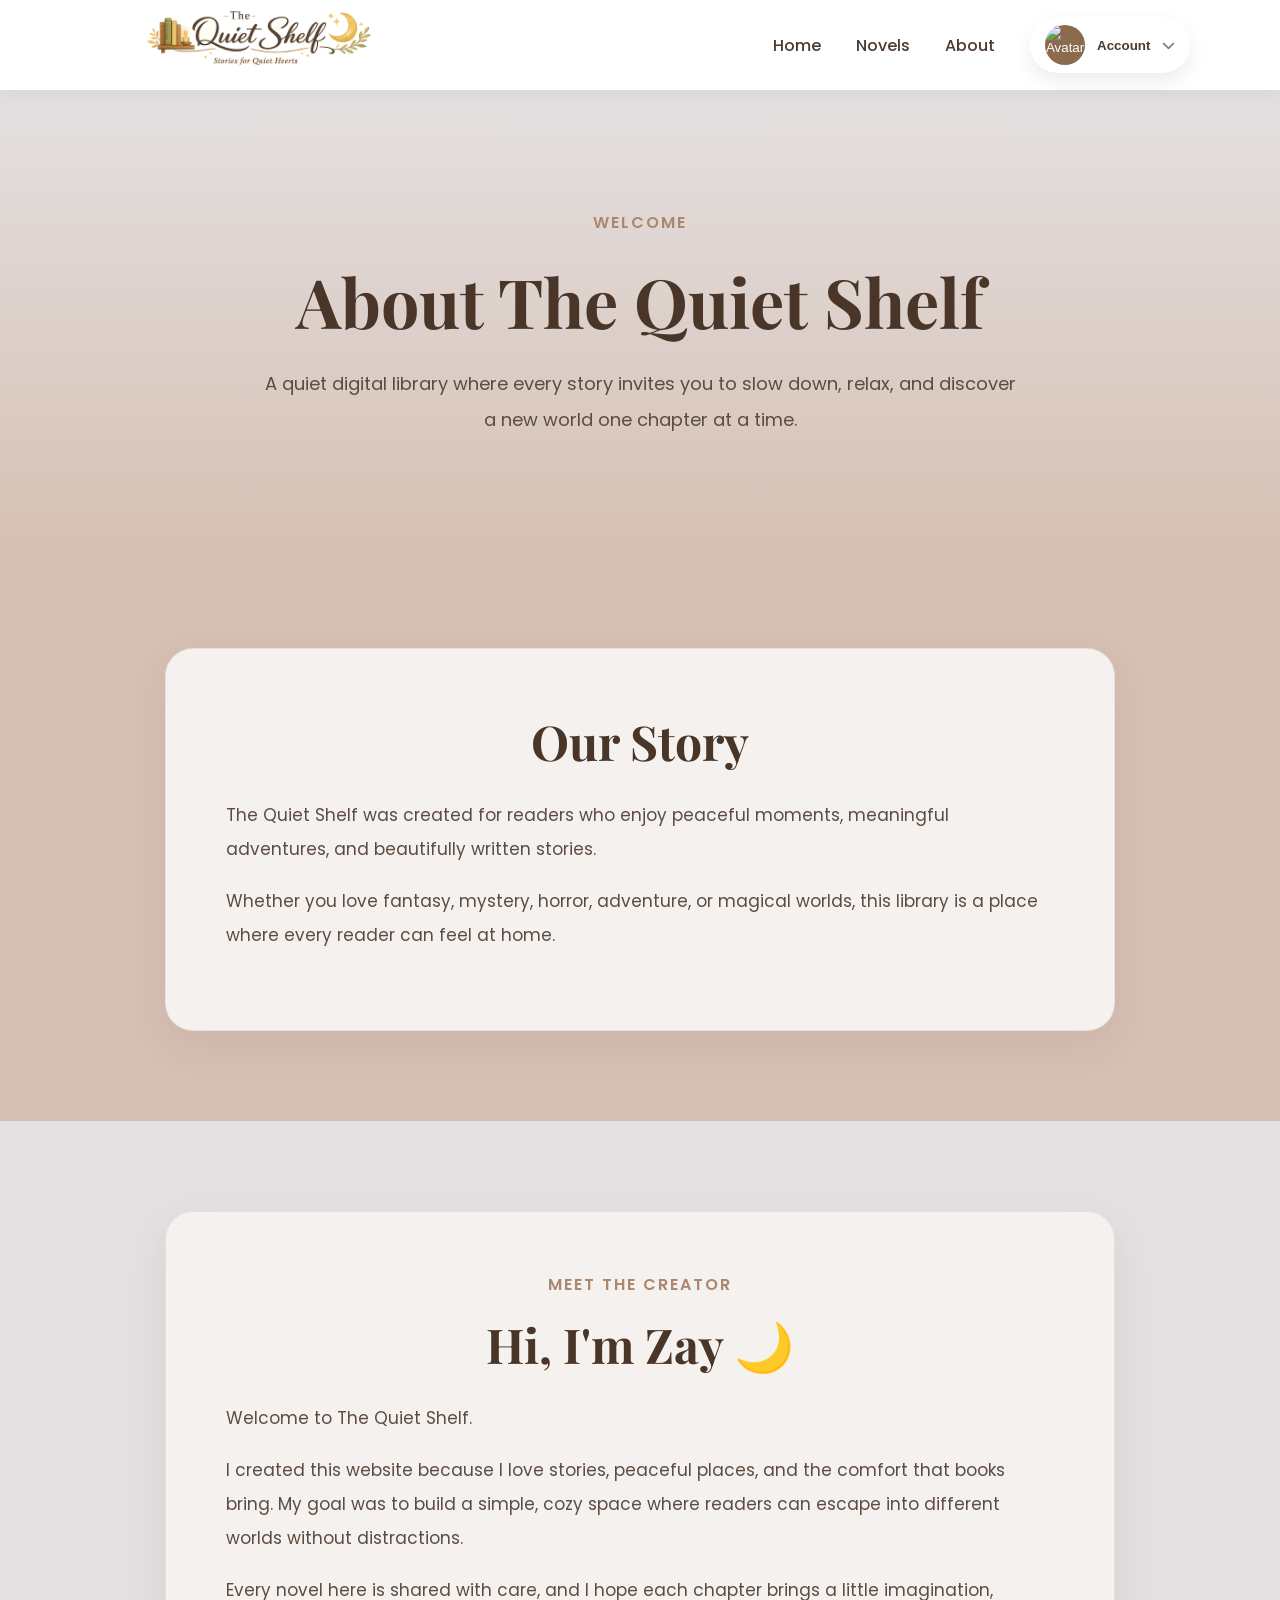
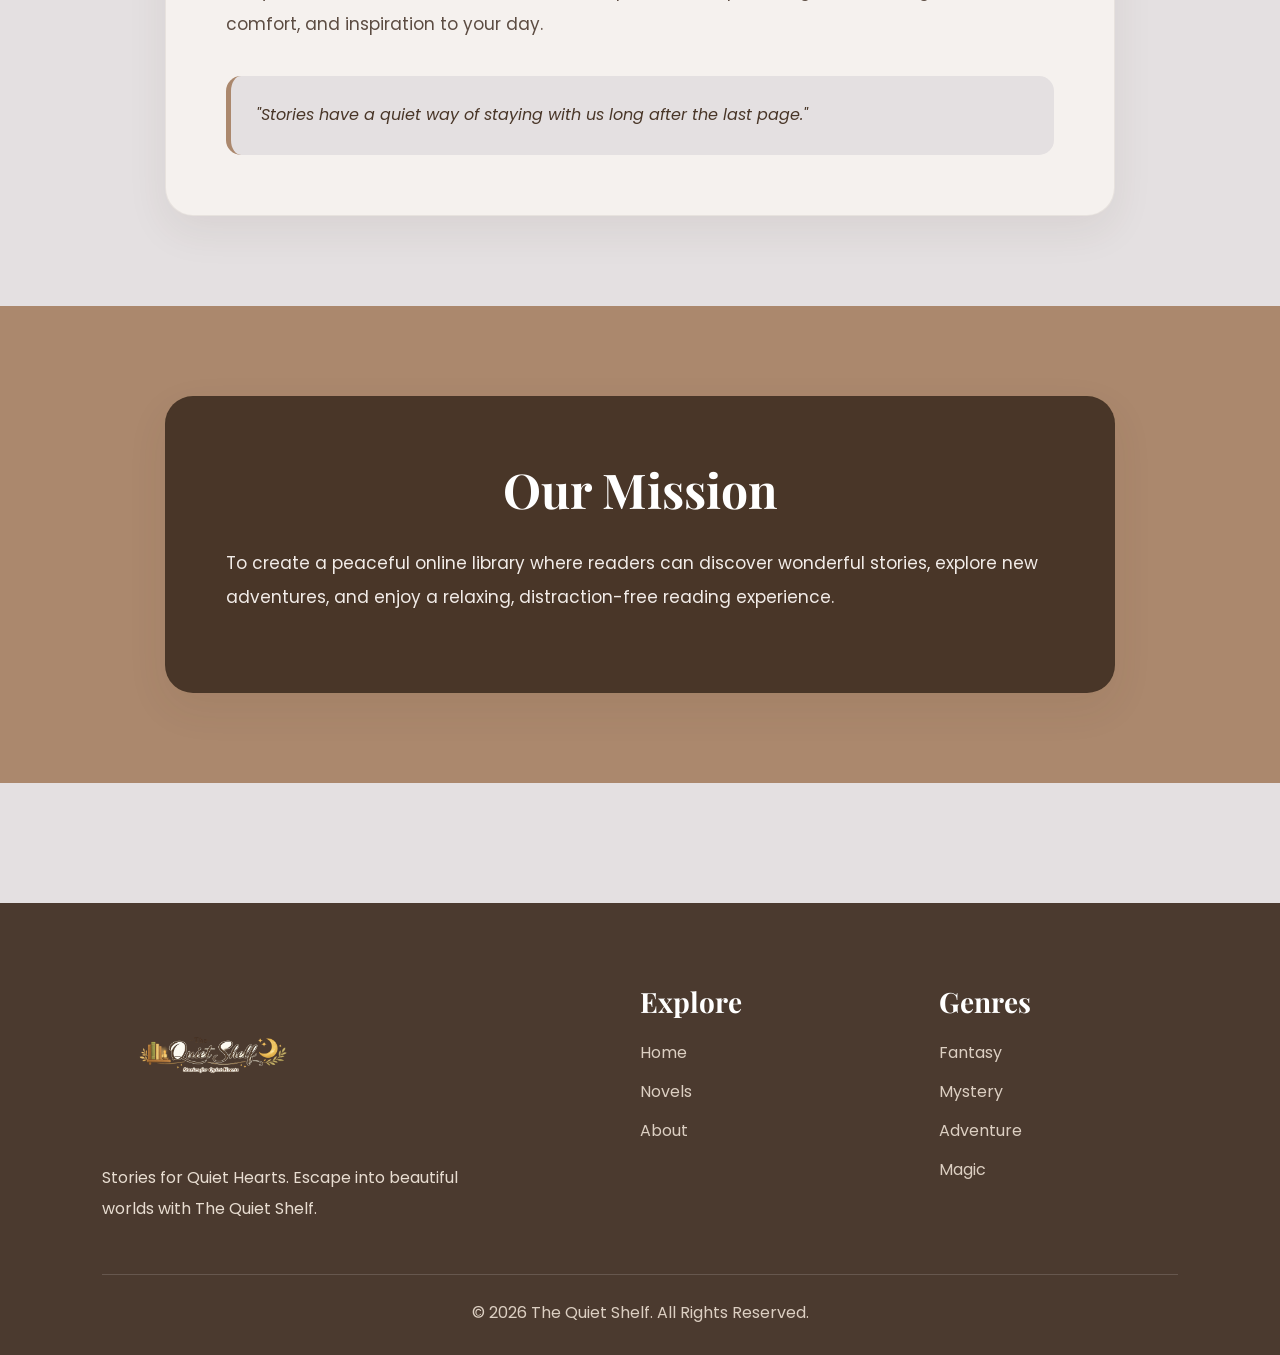
==== about.html @ 02607809 "Initial launch" ====
<!DOCTYPE html>
<html lang="en">

<head>

    <meta charset="UTF-8">
    <meta name="viewport" content="width=device-width, initial-scale=1.0">

    <title>About | The Quiet Shelf</title>

    <link rel="stylesheet" href="style.css">
    <link rel="stylesheet" href="about.css">

    <link rel="preconnect" href="https://fonts.googleapis.com">
    <link rel="preconnect" href="https://fonts.gstatic.com" crossorigin>

    <link href="https://fonts.googleapis.com/css2?family=Playfair+Display:wght@400;600;700&family=Poppins:wght@300;400;500;600&display=swap" rel="stylesheet">

    <link rel="stylesheet" href="https://cdnjs.cloudflare.com/ajax/libs/font-awesome/6.7.2/css/all.min.css">

</head>

<body>


    <!-- ================= NAVBAR ================= -->

    <header>

     <div class="logo">
       <img src="images/logo.png" alt="The Quiet Shelf Logo">
     </div>

       <nav>

    <a href="index.html">Home</a>

    <a href="novels.html">Novels</a>

    <a href="about.html">About</a>

    
     <div class="account-menu">

    <button class="account-btn" id="accountBtn">

<div class="account-avatar">

    <img
        id="navbarAvatar"
        src="images/default-user.png"
        alt="Avatar"
    >

</div>

        <span id="accountName">Account</span>

        <i class="fa-solid fa-chevron-down arrow"></i>

    </button>

    <div class="account-dropdown" id="dropdownMenu">

        <div class="user-info">

            <div class="avatar-large">

    <img
        id="dropdownAvatar"
        src="images/default-user.png"
        alt="Avatar"
    >

</div>

            <h4 id="userName">Guest</h4>

            <p id="userEmail">Please Login</p>

        </div>

        <hr>

        <a href="login.html" id="loginLink">
            <i class="fa-solid fa-right-to-bracket"></i>
            Login
        </a>

        <a href="signup.html" id="signupLink">
            <i class="fa-solid fa-user-plus"></i>
            Create Account
        </a>
        <a href="profile.html" id="profileLink" style="display:none;">
    <i class="fa-solid fa-user"></i>
    Profile
</a>
        <a href="library.html" id="libraryLink" style="display:none;">
            <i class="fa-solid fa-book"></i>
            My Library
        </a>

        <a href="bookmarks.html" id="bookmarkLink" style="display:none;">
            <i class="fa-solid fa-heart"></i>
            Bookmarks
        </a>

        <a href="admin.html" id="adminLink" style="display:none;">
            <i class="fa-solid fa-shield-halved"></i>
            Admin Panel
        </a>

        <a href="#" id="logoutLink" style="display:none;">
            <i class="fa-solid fa-right-from-bracket"></i>
            Logout
        </a>

    </div>

</div>

</nav>

       

    </header>

<!-- ================= HERO ================= -->

<section class="about-hero">

    <span>Welcome</span>

    <h1>About The Quiet Shelf</h1>

    <p>
        A quiet digital library where every story invites you to slow down,
        relax, and discover a new world one chapter at a time.
    </p>

</section>

<!-- ================= OUR STORY ================= -->

<section class="about-section">

    <div class="content-block">

        <h2>Our Story</h2>

        <p>
            The Quiet Shelf was created for readers who enjoy peaceful moments,
            meaningful adventures, and beautifully written stories.
        </p>

        <p>
            Whether you love fantasy, mystery, horror, adventure, or magical worlds,
            this library is a place where every reader can feel at home.
        </p>

    </div>

</section>

<!-- ================= CREATOR ================= -->

<section class="creator">

    <div class="content-block">

        <span class="creator-tag">Meet The Creator</span>

        <h2>Hi, I'm Zay 🌙</h2>

        <p>
            Welcome to The Quiet Shelf.
        </p>

        <p>
            I created this website because I love stories, peaceful places,
            and the comfort that books bring. My goal was to build a simple,
            cozy space where readers can escape into different worlds without
            distractions.
        </p>

        <p>
            Every novel here is shared with care, and I hope each chapter
            brings a little imagination, comfort, and inspiration to your day.
        </p>

        <blockquote>

            "Stories have a quiet way of staying with us long after the last page."

        </blockquote>

    </div>

</section>

<!-- ================= MISSION ================= -->

<section class="mission">

    <div class="content-block dark">

        <h2>Our Mission</h2>

        <p>

            To create a peaceful online library where readers can discover
            wonderful stories, explore new adventures, and enjoy a relaxing,
            distraction-free reading experience.

        </p>

    </div>

</section>

<!-- ================= FOOTER ================= -->

<footer>

    <div class="footer-top">

        <div class="footer-brand">

            <img src="images/logo.png">

            <p>

                Stories for Quiet Hearts.
                Escape into beautiful worlds with The Quiet Shelf.

            </p>

        </div>

        <div class="footer-links">

            <h3>Explore</h3>

            <a href="index.html">Home</a>
            <a href="novels.html">Novels</a>
            <a href="about.html">About</a>

        </div>

        <div class="footer-links">

            <h3>Genres</h3>

            <a href="#">Fantasy</a>
            <a href="#">Mystery</a>
            <a href="#">Adventure</a>
            <a href="#">Magic</a>

        </div>

    </div>

    <div class="footer-bottom">

        © 2026 The Quiet Shelf. All Rights Reserved.

    </div>

</footer>

<script type="module" src="script.js"></script>
<link rel="stylesheet" href="responsive.css">

</body>

</html>
---- style.css ----
/* ===============================
   GOOGLE RESET
================================== */

*{
    margin:0;
    padding:0;
    box-sizing:border-box;
}

html{
    scroll-behavior:smooth;
}

body{

    font-family:'Poppins',sans-serif;

    background:#F7F3EC;

    color:#4B3A2F;

}



/* ===============================
NAVBAR
================================== */

header{

    width:100%;
    height:90px;

    display:flex;

    justify-content:space-between;

    align-items:center;

    padding:0 7%;

    background:white;

    position:sticky;

    top:0;

    z-index:1000;

    overflow:visible;

    box-shadow:0 5px 18px rgba(0,0,0,.05);

}



.logo{

    display:flex;

    align-items:center;

    gap:15px;

}

.logo img{
    width: 350px;
    height: auto;
    display: block;
    object-fit: contain;
}

.logo h2{

    font-family:'Cormorant Garamond',serif;

    font-size:34px;

}

.logo p{

    color:#9a8d81;

    font-size:13px;

}



nav{

    display:flex;
    align-items:center;
    gap:35px;

}



nav a{

    text-decoration:none;

    color:#4B3A2F;

    font-weight:500;

    transition:.3s;

}



nav a:hover{

    color:#B38B59;

}



.nav-icons{
    display:flex;
    align-items:center;
}

.nav-icons i{
    font-size:28px;
    color:#4B3A2F;
    cursor:pointer;
    transition:0.3s;
}

.nav-icons i:hover{
    color:#8B6A4E;
    transform:scale(1.12);
}


/* ===============================
HERO
================================== */

.hero{

    min-height:90vh;

    display:flex;

    justify-content:space-between;

    align-items:center;

    gap:70px;

    padding:80px 8%;

    background:linear-gradient(to bottom,#F7F3EC,#F3EBDD);

}

.hero-text{

    width:50%;

}

.hero-text h1{

    font-size:72px;

    line-height:1.05;

    font-family:'Playfair Display',serif;

    color:#4B3A2F;

}

.hero-text p{

    margin-top:30px;

    font-size:19px;

    line-height:2;

    color:#7A6B5F;

    max-width:550px;

}

.hero button{

    margin-top:35px;

    padding:16px 42px;

    border:none;

    border-radius:50px;

    background:#8B6A4E;

    color:white;

    font-size:16px;

    font-weight:600;

    cursor:pointer;

    transition:.35s;

    box-shadow:0 10px 25px rgba(139,106,78,.3);

}

.hero button:hover{

    transform:translateY(-4px);

    background:#6f533c;

}

.hero button:hover{

    transform:translateY(-5px);

    background:#6f533c;

}

.hero-image{

    width:45%;

    display:flex;

    justify-content:center;

    align-items:center;

}

.hero-image img{

    width:100%;

    max-width:560px;

    border-radius:30px;

    box-shadow:0 25px 60px rgba(0,0,0,.15);

    transition:.5s;

}

.hero-image img:hover{

    transform:translateY(-8px) scale(1.02);

}




/* ===============================
SECTIONS
================================== */

section{

    padding:50px 8%;

}

section h2{

    font-size:42px;

    font-family:'Playfair Display',serif;

}
/* ===============================
FEATURED NOVELS
================================== */

.feature-grid{

    display:grid;

    grid-template-columns:repeat(2,1fr);

    gap:35px;

    margin-top:70px;

}

.feature-card{

    background:rgba(255,255,255,.75);

    backdrop-filter:blur(12px);

    border:1px solid rgba(255,255,255,.6);

    border-radius:25px;

    padding:35px;

    transition:.35s;

    box-shadow:0 15px 35px rgba(0,0,0,.08);

}

.feature-card:hover{

    transform:translateY(-12px) scale(1.03);

    box-shadow:0 25px 60px rgba(139,106,78,.18);

}

.feature-icon{

    width:70px;

    height:70px;

    display:flex;

    justify-content:center;

    align-items:center;

    border-radius:50%;

    background:#F5E8DA;

    font-size:32px;

    margin-bottom:25px;

}

.feature-card h3{

    font-family:'Playfair Display',serif;

    font-size:30px;

    color:#4B3A2F;

    margin-bottom:15px;

}

.feature-card p{

    color:#6D5B4D;

    line-height:1.8;

    font-size:17px;

}
.section-title{
    text-align:center;
    margin-bottom:50px;
}

.section-title h2{

    font-size:58px;

    font-family:'Playfair Display',serif;

    color:#4B3A2F;

    margin-bottom:18px;

}

.section-title p{

    color:#8B7A6C;

    font-size:20px;

    width:650px;

    max-width:90%;

    margin:auto;

    line-height:1.8;

}

.novel-grid{
    display:grid;
    grid-template-columns:repeat(auto-fit,minmax(260px,1fr));
    gap:35px;
}

.novel-card{
    background:#fff;
    border-radius:22px;
    overflow:hidden;
    box-shadow:0 15px 35px rgba(0,0,0,.08);
    transition:.35s;
}

.novel-card:hover{
    transform:translateY(-8px);
    box-shadow:0 25px 45px rgba(0,0,0,.12);
}

.novel-card img{
    width:100%;
    height:260px;
    object-fit:cover;
    display:block;
}

.novel-info{
    padding:25px;
}
.novel-meta{

    color:#8B6A4E;
    font-size:15px;
    margin:12px 0 18px;

}

.genre{
    display:inline-block;
    background:#F3EBDD;
    color:#8B6A4E;
    padding:6px 14px;
    border-radius:20px;
    font-size:13px;
    margin-bottom:12px;
}

.novel-info h3{

    font-family:'Playfair Display',serif;

    font-size:26px;

    color:#4B3A2F;

    margin:10px 0;

    line-height:1.4;

}

.novel-info p{

    color:#7A6B5F;
    line-height:1.8;
    margin-bottom:25px;

}

.novel-info button{

    width:100%;
    border:none;
    background:#8B6A4E;
    color:white;
    padding:14px;
    border-radius:40px;
    font-size:15px;
    cursor:pointer;
    transition:.3s;

}

.novel-info button:hover{

    background:#6F533C;

}
/*========== SECTION TITLE ==========*/

.section-title{
    text-align:center;
    margin-bottom:60px;
}

.section-title h2{

    font-size:48px;

    font-family:'Playfair Display',serif;

    color:#4B3A2F;

}

.section-title p{

    width:700px;

    max-width:90%;

    margin:15px auto 0;

    color:#8A7B6F;

    font-size:18px;

    line-height:1.8;

}

/*========== FEATURED STORIES ==========*/

.popular{

    background:#fff;

    padding:120px 8%;

}

.novel-grid{

    display:grid;

    grid-template-columns:repeat(3,1fr);

    gap:35px;

}

.novel-card{

    background:#fff;

    border-radius:25px;

    overflow:hidden;

    box-shadow:0 15px 35px rgba(0,0,0,.08);

    transition:.35s;

}

.novel-card:hover{

    transform:translateY(-8px);

    box-shadow:0 25px 50px rgba(0,0,0,.12);

}

.novel-card img{

    width:100%;

    height:300px;

    object-fit:cover;

    display:block;

    transition:.35s;

}

.novel-card:hover img{

    transform:scale(1.03);

}

.novel-info{

    padding:20px;

}

.genre{

    display:inline-block;

    padding:7px 16px;

    background:#F4E8D7;

    color:#8B6A4E;

    border-radius:30px;

    font-size:13px;

    margin-bottom:15px;

}

.novel-info h3{

    font-family:'Playfair Display',serif;

    font-size:26px;

    color:#4B3A2F;

    margin:10px 0;

    line-height:1.4;

}

.novel-info p{

    color:#8A7B6F;

    font-size:15px;

    line-height:1.7;

    margin-bottom:18px;

}

.novel-info button{

    width:100%;

    border:none;

    padding:14px;

    border-radius:40px;

    background:#8B6A4E;

    color:white;

    cursor:pointer;

    font-size:15px;

    transition:.3s;

}

.novel-info button:hover{

    background:#6F533C;

}
/*=========================
QUOTE SECTION
=========================*/

.quote{

    width:85%;
    margin:100px auto;
    background:linear-gradient(135deg,#8B6A4E,#5F4735);
    border-radius:30px;
    padding:70px 60px;
    text-align:center;
    color:white;
    box-shadow:0 20px 60px rgba(0,0,0,.15);

}

.quote h2{

    font-size:50px;
    font-family:'Playfair Display',serif;
    line-height:1.6;
    color:white;

}



/*=================================
FOOTER
=================================*/

footer{

    margin-top:120px;

    background:#4B3A2F;

    color:white;

    padding:80px 8% 30px;

}

.footer-top{

    display:grid;

    grid-template-columns:2fr 1fr 1fr;

    gap:60px;

}

.footer-brand img{

    width:230px;

    margin-bottom:20px;

}

.footer-brand p{

    color:#E8DDD1;

    line-height:1.9;

    max-width:380px;

}

.footer-links{

    display:flex;

    flex-direction:column;

}

.footer-links h3{

    margin-bottom:20px;

    font-family:'Playfair Display',serif;

    font-size:28px;

}

.footer-links a{

    color:#DCCFC2;

    text-decoration:none;

    margin-bottom:14px;

    transition:.3s;

}

.footer-links a:hover{

    color:white;

    padding-left:8px;

}

.footer-bottom{

    border-top:1px solid rgba(255,255,255,.15);

    margin-top:50px;

    padding-top:25px;

    text-align:center;

    color:#DCCFC2;

}
/*====================================
STORY QUOTE
====================================*/

.story-quote{

    width:85%;

    margin:90px auto;

    background:linear-gradient(135deg,#8B6A4E,#6B4D38);

    border-radius:35px;

    padding:70px;

    display:flex;

    justify-content:space-between;

    align-items:center;

    gap:60px;

    overflow:hidden;

    box-shadow:0 20px 60px rgba(0,0,0,.18);

}

.quote-text{

    flex:1;

}

.quote-icon{

    font-size:55px;

    margin-bottom:20px;

}

.quote-text h2{

    color:white;

    font-size:48px;

    line-height:1.4;

    font-family:'Playfair Display',serif;

    margin-bottom:25px;

}

.quote-text p{

    color:#F4ECE4;

    font-size:18px;

    line-height:1.9;

    margin-bottom:35px;

}

.quote-text button{

    padding:16px 35px;

    border:none;

    border-radius:50px;

    background:white;

    color:#6B4D38;

    font-size:16px;

    font-weight:600;

    cursor:pointer;

    transition:.3s;

}

.quote-text button:hover{

    transform:translateY(-4px);

}

.quote-image{

    flex:1;

    display:flex;

    justify-content:center;

}

.quote-image img{

    width:100%;

    max-width:430px;

    animation:floatBook 5s ease-in-out infinite;

}

@keyframes floatBook{

    0%,100%{

        transform:translateY(0);

    }

    50%{

        transform:translateY(-12px);

    }

}
/*==========================
FEATURE WRAPPER
==========================*/

.feature-wrapper{

    display:grid;

    grid-template-columns:1.2fr .9fr;

    gap:60px;

    align-items:center;

    margin-top:70px;

}

.feature-image{

    display:flex;

    justify-content:center;

}

.feature-image img{

    width:100%;

    max-width:480px;

    border-radius:25px;

    filter:drop-shadow(0 25px 45px rgba(0,0,0,.18));

    animation:floatImage 5s ease-in-out infinite;

}
.features{

    padding:120px 8%;

    background:linear-gradient(180deg,#FDFBF7,#F6F1EA);

    position:relative;

    overflow:hidden;

}

.features::before{

    content:"";

    width:350px;

    height:350px;

    background:#EEDFCF;

    border-radius:50%;

    position:absolute;

    top:-170px;

    left:-120px;

    opacity:.35;

}

.features::after{

    content:"";

    width:250px;

    height:250px;

    background:#F3E8DB;

    border-radius:50%;

    position:absolute;

    bottom:-120px;

    right:-80px;

    opacity:.5;

}
@keyframes floatImage{

    0%,100%{

        transform:translateY(0);

    }

    50%{

        transform:translateY(-12px);

    }

}
/*==================================
READ PAGE
==================================*/

body{

    background:#F8F4EE;

    font-family:'Poppins',sans-serif;

    color:#4B3A2F;

}

.read-header{

    width:90%;

    margin:30px auto;

    display:flex;

    justify-content:space-between;

    align-items:center;

}

.back-btn{

    text-decoration:none;

    color:#6F533C;

    font-weight:600;

    background:white;

    padding:12px 22px;

    border-radius:40px;

    box-shadow:0 8px 20px rgba(0,0,0,.08);

    transition:.3s;

}

.back-btn:hover{

    transform:translateY(-3px);

}

.read-logo{

    width:90px;

}

.reading-container{

    width:75%;

    max-width:900px;

    margin:40px auto 100px;

    background:white;

    padding:70px;

    border-radius:30px;

    box-shadow:0 20px 50px rgba(0,0,0,.08);

}

.genre-tag{

    display:inline-block;

    background:#F2E5D8;

    color:#8B6A4E;

    padding:8px 18px;

    border-radius:30px;

    font-size:14px;

    margin-bottom:20px;

}

.reading-container h1{

    font-family:'Playfair Display',serif;

    font-size:55px;

    margin-bottom:15px;

}

.reading-container h3{

    font-size:22px;

    color:#8B6A4E;

    margin-bottom:30px;

}

.reading-info{

    display:flex;

    gap:30px;

    color:#8A7B6F;

    margin-bottom:45px;

    border-bottom:1px solid #EEE5DA;

    padding-bottom:25px;

}

.story-text{

    font-size:19px;

    line-height:2.3;

    color:#4B3A2F;

}

.story-text p{

    margin-bottom:30px;

}

.chapter-buttons{

    display:flex;

    justify-content:space-between;

    margin-top:70px;

}

.chapter-buttons button{

    border:none;

    background:#8B6A4E;

    color:white;

    padding:16px 35px;

    border-radius:50px;

    cursor:pointer;

    font-size:16px;

    transition:.3s;

}

.chapter-buttons button:hover{

    background:#6F533C;

    transform:translateY(-3px);

}
.reading-tools{

    display:flex;

    justify-content:flex-end;

    gap:12px;

    margin-bottom:35px;

}

.reading-tools button{

    width:45px;

    height:45px;

    border:none;

    border-radius:50%;

    background:#F2E5D8;

    cursor:pointer;

    font-weight:bold;

    transition:.3s;

}

.reading-tools button:hover{

    background:#8B6A4E;

    color:white;

}
/*==================================
CHAPTER LIST
==================================*/

.chapter-list{

    background:#FBF7F2;

    border:1px solid #E8DDD1;

    border-radius:20px;

    padding:25px;

    margin-bottom:40px;

}

.chapter-list h4{

    font-family:'Playfair Display',serif;

    font-size:26px;

    margin-bottom:20px;

    color:#4B3A2F;

}

.chapter-list a{

    display:block;

    text-decoration:none;

    color:#6F533C;

    padding:14px 18px;

    border-radius:12px;

    margin-bottom:10px;

    transition:.3s;

}

.chapter-list a:hover{

    background:#EFE2D4;

}

.chapter-list .active{

    background:#8B6A4E;

    color:white;

}
/*==================================
ACCOUNT MENU
==================================*/

.account-menu{
    position:relative;
}

.account-btn{

    display:flex;
    align-items:center;
    gap:12px;

    border:none;
    background:white;

    padding:8px 15px;

    border-radius:50px;

    cursor:pointer;

    transition:.3s;

    box-shadow:0 8px 20px rgba(0,0,0,.08);

}

.account-btn:hover{

    transform:translateY(-2px);

}

.account-avatar{

    width:40px;
    height:40px;

    border-radius:50%;

    background:#8B6A4E;

    display:flex;
    justify-content:center;
    align-items:center;

    color:white;

}

.account-btn span{

    font-weight:600;

    color:#4B3A2F;

}

.arrow{

    font-size:13px;

    color:#777;

}

.account-dropdown{

    position:absolute;

    top:60px;

    right:0;

    width:280px;

    background:white;

    border-radius:20px;

    overflow:hidden;

    display:none;

    box-shadow:0 20px 45px rgba(0,0,0,.12);

    z-index:99999;

}

.account-dropdown.show{

    display:block;

}

.user-info{

    text-align:center;

    padding:25px;

}

.avatar-large{

    width:70px;
    height:70px;

    margin:auto;

    border-radius:50%;

    background:#8B6A4E;

    display:flex;
    justify-content:center;
    align-items:center;

    color:white;

    font-size:24px;

    margin-bottom:15px;

}

.user-info h4{

    margin-bottom:5px;

    font-size:18px;

}

.user-info p{

    font-size:13px;

    color:#888;

}

.account-dropdown a{

    display:flex;

    align-items:center;

    gap:12px;

    padding:15px 22px;

    color:#4B3A2F;

    text-decoration:none;

    transition:.3s;

}

.account-dropdown a:hover{

    background:#F7F3EC;

    color:#8B6A4E;

}

.account-dropdown hr{

    border:none;

    border-top:1px solid #eee;

}

/* ===========================
      MEMBERSHIP PAGE
=========================== */

.membership{

    max-width:1200px;

    margin:90px auto;

    padding:20px;

    text-align:center;

}

.membership h1{

    font-size:52px;

    color:#412D15;

    margin-bottom:15px;

    font-family:"Playfair Display",serif;

}

.membership p{

    max-width:700px;

    margin:auto;

    color:#666;

    font-size:18px;

    line-height:1.8;

    margin-bottom:60px;

}

.plans{

    display:flex;

    justify-content:center;

    gap:40px;

    flex-wrap:wrap;

}

.plan{

    width:350px;

    background:#ffffff;

    padding:45px;

    border-radius:25px;

    box-shadow:0 15px 40px rgba(0,0,0,.08);

    position:relative;

    transition:.35s;

}

.plan:hover{

    transform:translateY(-10px);

}

.plan h2{

    font-size:30px;

    color:#412D15;

    margin-bottom:15px;

}

.plan h3{

    font-size:42px;

    color:#000;

    margin-bottom:25px;

}

.plan ul{

    list-style:none;

    padding:0;

}

.plan li{

    margin:16px 0;

    color:#555;

    font-size:17px;

}

.plan-btn{

    display:inline-block;

    margin-top:30px;

    padding:15px 35px;

    border-radius:12px;

    background:#412D15;

    color:#fff;

    text-decoration:none;

    font-weight:600;

    transition:.3s;

}

.plan-btn:hover{

    background:#000;

}

.badge{

    position:absolute;

    top:-15px;

    right:25px;

    background:#C89B3C;

    color:white;

    padding:8px 18px;

    border-radius:30px;

    font-size:14px;

    font-weight:600;

}

.premium{

    border:3px solid #C89B3C;

}

@media(max-width:900px){

.plans{

    flex-direction:column;

    align-items:center;

}

.plan{

    width:100%;

    max-width:380px;

}

}
/*====================================
        MEMBERSHIP PAGE
====================================*/

.membership{

    min-height:100vh;

    background:#F8F6F1;

    padding:100px 20px;

}

.membership-header{

    text-align:center;

    max-width:800px;

    margin:0 auto 70px;

}

.premium-tag{

    display:inline-block;

    background:#412D15;

    color:#ffffff;

    padding:10px 22px;

    border-radius:50px;

    letter-spacing:2px;

    font-size:14px;

    margin-bottom:25px;

}

.membership-header h1{

    font-family:"Playfair Display",serif;

    font-size:60px;

    color:#412D15;

    margin-bottom:20px;

}

.membership-header p{

    color:#6E6258;

    font-size:18px;

    line-height:1.8;

}

/*====================*/

.plans{

    display:flex;

    justify-content:center;

    gap:40px;

    flex-wrap:wrap;

}

/*====================*/

.plan{

    width:360px;

    background:#FFFFFF;

    border:2px solid #E1DCC9;

    border-radius:25px;

    padding:40px;

    transition:.35s;

    position:relative;

    box-shadow:0 12px 30px rgba(0,0,0,.08);

}

.plan:hover{

    transform:translateY(-8px);

    box-shadow:0 18px 40px rgba(65,45,21,.15);

}

/*====================*/

.plan h2{

    color:#412D15;

    font-size:32px;

    margin-bottom:15px;

}

.plan h3{

    color:#412D15;

    font-size:42px;

    margin-bottom:30px;

}

.plan small{

    font-size:18px;

    color:#777;

}

/*====================*/

.plan ul{

    list-style:none;

    padding:0;

}

.plan li{

    color:#555;

    margin:18px 0;

    font-size:17px;

}

/*====================*/

.plan-btn{

    display:block;

    text-align:center;

    text-decoration:none;

    margin-top:35px;

    padding:16px;

    border-radius:14px;

    background:#412D15;

    color:#ffffff;

    font-weight:600;

    transition:.3s;

}

.plan-btn:hover{

    background:#6A4A26;

}

/*====================*/

.premium{

    border:2px solid #C89B3C;

}

.badge{

    position:absolute;

    top:-16px;

    right:25px;

    background:#C89B3C;

    color:#ffffff;

    padding:8px 18px;

    border-radius:30px;

    font-size:13px;

    font-weight:700;

}

/*====================*/

.membership-note{

    text-align:center;

    margin-top:70px;

}

.membership-note p{

    color:#777;

    font-size:16px;

}

/*====================*/

@media(max-width:768px){

.membership-header h1{

    font-size:42px;

}

.membership-header p{

    font-size:16px;

}

.plan{

    width:100%;

    max-width:380px;

}

}
/*====================================
        PREMIUM FEATURES
====================================*/

.premium-features{

    margin-top:100px;

    text-align:center;

}

.premium-features h2{

    font-family:"Playfair Display",serif;

    font-size:42px;

    color:#412D15;

    margin-bottom:50px;

}

.feature-grid{

    display:grid;

    grid-template-columns:repeat(auto-fit,minmax(250px,1fr));

    gap:30px;

}

.feature-card{

    background:#fff;

    border:2px solid #E1DCC9;

    border-radius:20px;

    padding:35px 25px;

    transition:.3s;

    box-shadow:0 8px 20px rgba(0,0,0,.05);

}

.feature-card:hover{

    transform:translateY(-8px);

}

.feature-icon{

    font-size:45px;

    margin-bottom:20px;

}

.feature-card h3{

    color:#412D15;

    margin-bottom:15px;

}

.feature-card p{

    color:#666;

    line-height:1.7;

}
/*==============================
            FAQ
==============================*/

.faq-section{

    margin-top:100px;

}

.faq-section h2{

    text-align:center;

    font-family:"Playfair Display", serif;

    color:#412D15;

    margin-bottom:50px;

}

.faq-item{

    background:#fff;

    border:2px solid #E1DCC9;

    border-radius:15px;

    padding:25px;

    margin-bottom:20px;

    box-shadow:0 5px 15px rgba(0,0,0,.05);

}

.faq-item h3{

    color:#412D15;

    margin-bottom:10px;

}

.faq-item p{

    color:#666;

    line-height:1.7;

}
/* ===============================
   READ PAGE V2
================================== */

.reading-container{

    max-width:1200px;

    margin:60px auto;

    padding:20px;

}

/* =============================== */

.novel-header{

    display:flex;

    gap:40px;

    align-items:center;

    background:#fff;

    padding:35px;

    border-radius:20px;

    box-shadow:0 10px 30px rgba(0,0,0,.08);

    margin-bottom:40px;

}

/* =============================== */

.novel-cover img{

    width:220px;

    height:320px;

    object-fit:cover;

    border-radius:18px;

    box-shadow:0 15px 35px rgba(0,0,0,.20);

}

/* =============================== */

.novel-details{

    flex:1;

}

.novel-details h1{

    font-size:58px;

    margin:15px 0;

    color:#1F150C;

}

.novel-description{

    color:#666;

    line-height:1.8;

    margin:20px 0;

    max-width:700px;

}

/* =============================== */

.novel-meta{

    display:flex;

    flex-wrap:wrap;

    gap:15px;

    margin-top:20px;

}

.novel-meta span{

    background:#F4ECE2;

    padding:10px 18px;

    border-radius:30px;

    font-size:15px;

}

/* =============================== */

.reading-layout{

    display:grid;

    grid-template-columns:300px 1fr;

    gap:35px;

}

/* =============================== */

.chapter-list{

    background:white;

    border-radius:18px;

    padding:25px;

    height:fit-content;

    position:sticky;

    top:100px;

    box-shadow:0 8px 25px rgba(0,0,0,.08);

}

.chapter-list h3{

    margin-bottom:20px;

}

.chapter-list a{

    display:block;

    text-decoration:none;

    color:#412D15;

    padding:15px;

    border-radius:12px;

    margin-bottom:10px;

    transition:.3s;

}

.chapter-list a.active{

    background:#8A6746;

    color:white;

}

.chapter-list a:hover{

    background:#EFE5D8;

}

/* =============================== */

.story-area{

    background:white;

    border-radius:20px;

    padding:40px;

    box-shadow:0 8px 25px rgba(0,0,0,.08);

}

/* =============================== */

.story-area h2{

    margin-bottom:25px;

    font-size:36px;

}

.story-text{

    font-size:20px;

    line-height:2.1;

    color:#2D2118;

}

/* =============================== */

.reading-tools{

    display:flex;

    justify-content:flex-end;

    gap:12px;

    margin-bottom:25px;

}

.reading-tools button{

    width:50px;

    height:50px;

    border:none;

    border-radius:12px;

    background:#412D15;

    color:white;

    cursor:pointer;

    transition:.3s;

}

.reading-tools button:hover{

    background:#5C4022;

}

/* =============================== */

.chapter-buttons{

    display:flex;

    justify-content:space-between;

    margin-top:50px;

}

.chapter-buttons button{

    background:#412D15;

    color:white;

    border:none;

    padding:15px 35px;

    border-radius:12px;

    cursor:pointer;

    transition:.3s;

}

.chapter-buttons button:hover{

    background:#5C4022;

}

/* =============================== */

@media(max-width:900px){

.novel-header{

    flex-direction:column;

    text-align:center;

}

.reading-layout{

    grid-template-columns:1fr;

}

.chapter-list{

    position:relative;

    top:0;

}

.novel-details h1{

    font-size:42px;

}

}
/* ===============================
   READING TOOLS
================================= */
.reading-tools{

    display:flex;

    justify-content:flex-end;

    align-items:center;

    gap:12px;

    flex-wrap:wrap;

    margin:25px 0;

}

.reading-tools button{

    padding:12px 18px;

    border:none;

    border-radius:10px;

    background:#8B6A4E;

    color:white;

    cursor:pointer;

    font-size:15px;

    white-space:nowrap;

}
.reading-tools button:hover{

    background:#6f533c;

    transform:translateY(-3px);

}

#bookmarkBtn{

    background:#D77A8A;

    min-width:140px;

}

#bookmarkBtn:hover{

    background:#C86476;

}
/* ===============================
   COZY DARK MODE
================================= */

.dark-mode{

    background:#2F2621;
    color:#F5EEE6;

}

.dark-mode header{

    background:#3A2E28;

}

.dark-mode .reading-container{

    background:transparent;

}

.dark-mode .novel-header,
.dark-mode .chapter-list,
.dark-mode .story-area{

    background:#3A2E28;
    color:#F5EEE6;
    border:1px solid rgba(255,255,255,.06);

}

.dark-mode .story-text,
.dark-mode .novel-description,
.dark-mode p{

    color:#E8DDD3;

}

.dark-mode h1,
.dark-mode h2,
.dark-mode h3{

    color:#FFF8F0;

}

.dark-mode .chapter-list a{

    color:#E8DDD3;

}

.dark-mode .chapter-list a:hover{

    background:#AB886D;
    color:white;

}

.dark-mode .chapter-list a.active{

    background:#AB886D;
    color:white;

}

.dark-mode .reading-tools button{

    background:#AB886D;
    color:white;

}

.dark-mode .chapter-buttons button{

    background:#AB886D;
    color:white;

}

.dark-mode footer{

    background:#3A2E28;

}
/* ===============================
   COMMENTS
================================= */

.comments-section{

    max-width:1000px;

    margin:70px auto;

    padding:0 20px;

}

.comments-section h2{

    font-size:34px;

    margin-bottom:25px;

    color:#493628;

    font-family:'Playfair Display',serif;

}

.comment-box{

    background:#F8F5F2;

    border:1px solid #D6C0B3;

    border-radius:18px;

    padding:20px;

    margin-bottom:40px;

}

.comment-box textarea{

    width:100%;

    min-height:140px;

    border:none;

    resize:vertical;

    outline:none;

    background:transparent;

    font-size:16px;

    font-family:'Poppins',sans-serif;

    color:#493628;

}

.comment-box button{

    margin-top:18px;

    background:#493628;

    color:white;

    border:none;

    padding:12px 25px;

    border-radius:10px;

    cursor:pointer;

    transition:.3s;

}

.comment-box button:hover{

    background:#AB886D;

}

.comment-card{

    background:white;

    border:1px solid #E4E0E1;

    border-radius:18px;

    padding:20px;

    margin-bottom:20px;

    box-shadow:0 5px 15px rgba(0,0,0,.05);

}

.comment-card h4{

    color:#493628;

    margin-bottom:8px;

}

.comment-card small{

    color:#888;

}

.comment-card p{

    margin-top:12px;

    line-height:1.8;

    color:#555;

}
#translateBtn{

    background:#9B7355;
    color:#fff;

    border:none;

    padding:12px 22px;

    border-radius:12px;

    font-size:15px;
    font-weight:600;

    cursor:pointer;

    display:inline-flex;
    align-items:center;
    justify-content:center;
    gap:8px;

    min-width:165px;
    height:50px;

    flex:0 0 auto;

    transition:.3s;

}

#translateBtn i{

    font-size:18px;

}
#translateBtn:hover{

    background:#7f5c43;

    transform:translateY(-2px);

    box-shadow:0 8px 18px rgba(0,0,0,.15);

}

.dark-mode #translateBtn{

    background:#C8A77A;

    color:#2d241d;

}
/* ===============================
   RATING
================================= */

.rating-section{

    max-width:1000px;

    margin:60px auto;

    padding:30px;

    background:#F8F5F2;

    border:1px solid #E4E0E1;

    border-radius:20px;

    text-align:center;

}

.rating-section h3{

    font-size:30px;

    color:#493628;

    margin-bottom:20px;

    font-family:'Playfair Display',serif;

}

.stars{

    display:flex;

    justify-content:center;

    gap:12px;

    margin-bottom:20px;

}

.star{

    font-size:34px;

    color:#CFCFCF;

    cursor:pointer;

    transition:.25s;

}

.star:hover{

    color:#FFD43B;

    transform:scale(1.2);

}

.star.active{

    color:#FFD43B;

}

.rating-section p{

    font-size:18px;

    color:#555;

    margin-top:10px;

}

/* Dark Mode */

.dark-mode .rating-section{

    background:#3A2E28;

    border-color:rgba(255,255,255,.08);

}

.dark-mode .rating-section h3{

    color:#FFF8F0;

}

.dark-mode .rating-section p{

    color:#E8DDD3;

}
.account-avatar img{

    width:42px;

    height:42px;

    border-radius:50%;

    object-fit:cover;

}

.avatar-large img{

    width:80px;

    height:80px;

    border-radius:50%;

    object-fit:cover;

}
.comment-user{

    display:flex;

    align-items:flex-start;

    gap:15px;

}

.comment-avatar{

    width:50px;

    height:50px;

    border-radius:50%;

    object-fit:cover;

    flex-shrink:0;

}

.comment-user h4{

    margin-bottom:6px;

    color:#4B3A2F;

}

.comment-user p{

    margin:0;

    line-height:1.7;

}
.comment-info{

    flex:1;

}

.comment-time{

    display:block;

    font-size:12px;

    color:#999;

    margin:4px 0 10px;

}
.comment-top{

    display:flex;

    justify-content:space-between;

    align-items:center;

}

.delete-comment{

    color:#d9534f;

    cursor:pointer;

    transition:.3s;

}

.delete-comment:hover{

    transform:scale(1.15);

    color:#b71c1c;

}
/*==============================
QUIET QUOTE
==============================*/

.reading-quote{

    width:90%;
    max-width:1200px;

    margin:50px auto;

    display:grid;
    grid-template-columns:1fr 1fr;

    align-items:center;

    background:#FFF9F2;

    border-radius:30px;

    overflow:hidden;

    box-shadow:0 20px 45px rgba(0,0,0,.08);

}

.quote-content{

    padding:45px;

}

.quote-tag{

    display:inline-block;

    background:#F4E8DA;

    color:#8B6A4E;

    padding:10px 20px;

    border-radius:50px;

    font-weight:600;

    margin-bottom:25px;

}

.quote-content h2{

    font-family:'Playfair Display',serif;

    font-size:42px;

    line-height:1.2;

    color:#4B3A2F;

    margin-bottom:25px;

}

.quote-content p{

    font-size:16px;

line-height:1.7;

    color:#7A6B5F;

    

margin-bottom:25px;

}

.quote-btn{

    display:inline-block;

    padding:15px 35px;

    background:#8B6A4E;

    color:#fff;

    text-decoration:none;

    border-radius:50px;

    font-weight:600;

    transition:.3s;

}

.quote-btn:hover{

    background:#6F533C;

    transform:translateY(-3px);

}

.quote-image{

    height:420px;

}

.quote-image img{

    width:100%;
    height:100%;
    object-fit:cover;

}

@media(max-width:900px){

.reading-quote{

    grid-template-columns:1fr;

}

.quote-content{

    padding:40px 25px;

    text-align:center;

}

.quote-content h2{

    font-size:34px;

}

.quote-image{

    order:-1;

}

}
---- about.css ----
/* ===============================
   ABOUT PAGE
================================= */

body{
    background:#E4E0E1;
    color:#493628;
}


/* ===============================
   HERO
================================= */

.about-hero{

    padding:120px 8%;
    text-align:center;
    background:linear-gradient(180deg,#E4E0E1,#D6C0B3);

}

.about-hero span{

    color:#AB886D;
    font-weight:600;
    letter-spacing:2px;
    text-transform:uppercase;

}

.about-hero h1{

    font-size:68px;
    margin:20px 0;
    font-family:'Playfair Display',serif;
    color:#493628;

}

.about-hero p{

    max-width:760px;
    margin:auto;
    font-size:18px;
    line-height:2;
    color:#5c4c42;

}


/* ===============================
   SECTIONS
================================= */

.about-section,
.creator,
.mission{

    padding:90px 8%;

}


/* ===============================
   CONTENT BLOCK
================================= */

.content-block{

    max-width:950px;
    margin:auto;
    background:#F5F1EE;
    padding:60px;
    border-radius:28px;
    box-shadow:0 15px 40px rgba(73,54,40,.08);
    border:1px solid rgba(73,54,40,.08);

}

.content-block h2{

    font-size:48px;
    margin-bottom:25px;
    text-align:center;
    font-family:'Playfair Display',serif;
    color:#493628;

}

.content-block p{

    font-size:17px;
    line-height:2;
    margin-bottom:18px;
    color:#5C4C42;

}


/* ===============================
   STORY
================================= */

.about-section{

    background:#D6C0B3;

}


/* ===============================
   CREATOR
================================= */

.creator{

    background:#E4E0E1;

}

.creator-tag{

    display:block;
    text-align:center;
    color:#AB886D;
    letter-spacing:2px;
    text-transform:uppercase;
    font-weight:600;

}

.creator h2{

    margin-top:15px;

}

.creator blockquote{

    margin-top:35px;
    padding:25px;
    border-left:5px solid #AB886D;
    background:#E4E0E1;
    border-radius:15px;
    color:#493628;
    font-style:italic;
    line-height:1.8;

}


/* ===============================
   MISSION
================================= */

.mission{

    background:#AB886D;

}

.dark{

    background:#493628;

}

.dark h2{

    color:white;

}

.dark p{

    color:#F2ECE8;

}


/* ===============================
   ACTIVE LINK
================================= */

nav a.active{

    color:#AB886D;
    font-weight:600;

}


/* ===============================
   ANIMATION
================================= */

.content-block{

    transition:.35s;

}

.content-block:hover{

    transform:translateY(-8px);

}


/* ===============================
   MOBILE
================================= */

@media(max-width:768px){

.about-hero{

    padding:80px 20px;

}

.about-hero h1{

    font-size:42px;

}

.about-hero p{

    font-size:16px;

}

.about-section,
.creator,
.mission{

    padding:60px 20px;

}

.content-block{

    padding:35px 25px;

}

.content-block h2{

    font-size:34px;

}

.content-block p{

    font-size:16px;

}

.creator blockquote{

    padding:18px;

}

}
---- responsive.css ----
/* =====================================
   MOBILE RESPONSIVE
===================================== */

@media screen and (max-width:768px){

/* ================= Header ================= */

header{
    flex-direction:column;
    justify-content:center;
    gap:18px;
    padding:18px;
    height:auto;
}

.logo img{
    width:170px;
}

nav{
    width:100%;
    display:flex;
    justify-content:center;
    align-items:center;
    flex-wrap:wrap;
    gap:18px;
}

nav a{
    font-size:15px;
}

.account-menu{
    margin-left:0;
}

/* Account Dropdown */

.account-dropdown{
    width:260px;
    right:50%;
    transform:translateX(50%);
    max-height:70vh;
    overflow-y:auto;
    -webkit-overflow-scrolling:touch;
}

/* ================= Hero ================= */

.hero{
    display:flex;
    flex-direction:column;
    align-items:center;
    text-align:center;
    padding:45px 20px;
    gap:30px;
}

.hero-image{
    order:1;
}

.hero-image img{
    width:100%;
    max-width:320px;
    border-radius:24px;
}

.hero-text{
    order:2;
    max-width:100%;
}

.hero-text h1{
    font-size:48px;
    line-height:1.1;
}

.hero-text p{
    font-size:16px;
    line-height:1.8;
}

.hero-text button{
    width:220px;
}

/* ================= Features ================= */

.feature-wrapper{
    display:flex;
    flex-direction:column;
    gap:35px;
}

.feature-image{
    order:1;
    text-align:center;
}

.feature-image img{
    width:100%;
    max-width:320px;
    border-radius:24px;
}

.feature-grid{
    order:2;
    display:grid;
    grid-template-columns:1fr;
    gap:18px;
}

.feature-card{
    width:100%;
    padding:22px;
}

.feature-card h3{
    font-size:28px;
}

.feature-card p{
    font-size:15px;
}

/* ================= Quote ================= */

.story-quote{
    display:flex;
    flex-direction:column;
    text-align:center;
    gap:30px;
}

.quote-image{
    order:1;
}

.quote-image img{
    width:100%;
    max-width:320px;
    border-radius:24px;
}

.quote-text{
    order:2;
}

.quote-text h2{
    font-size:34px;
}

.quote-text p{
    font-size:16px;
}

/* ================= Reading Corner ================= */

.reading-corner{
    display:flex;
    flex-direction:column;
    align-items:center;
    text-align:center;
    gap:30px;
}

.reading-image{
    order:1;
}

.reading-image img{
    width:100%;
    max-width:320px;
    border-radius:24px;
}

.reading-text{
    order:2;
}

.reading-text h2{
    font-size:34px;
}

.reading-text p{
    font-size:16px;
}

/* ================= Novels ================= */

.all-novels{
    width:94%;
    margin:35px auto;
    display:grid;
    grid-template-columns:repeat(2,1fr);
    gap:14px;
}

.novel-card{
    width:100%;
    border-radius:16px;
}

.novel-card img{
    width:100%;
    height:180px;
    object-fit:cover;
}

.novel-info{
    padding:12px;
}

.genre{
    padding:5px 10px;
    font-size:11px;
}

.novel-info h3{
    font-size:17px;
    line-height:1.35;
    margin:8px 0;
}

.novel-meta{
    font-size:11px;
    gap:8px;
    margin:10px 0;
}

.description{
    display:none;
}

.read-btn{
    padding:10px;
    font-size:13px;
}

/* ================= Footer ================= */

.footer-top{
    grid-template-columns:1fr;
    text-align:center;
    gap:35px;
}

.footer-brand img{
    margin:auto;
}

.footer-brand p{
    margin:auto;
}

}
/* ==========================
   MOBILE - AVATAR GRID
========================== */

@media (max-width:768px){

.avatar-grid{

    display:grid;

    grid-template-columns:repeat(3,1fr);

    gap:15px;

    justify-items:center;

}

.avatar-grid img{

    width:75px;

    height:75px;

    border-radius:50%;

    object-fit:cover;

}

.avatar-popup,
.avatar-container,
.choose-avatar{

    width:95%;

    max-width:360px;

    margin:20px auto;

    overflow:hidden;

    box-sizing:border-box;

}

}
/* =====================================
   READ PAGE MOBILE FIX
===================================== */

@media (max-width:768px){

.read-container,
.reader-container,
.chapter-reader,
.read-page{
    width:92%;
    max-width:360px;
    margin:20px auto;
    padding:20px;
}


/* Chapter Title */

.chapter-title,
.read-container h1,
.chapter-reader h1{

    font-size:34px;
    line-height:1.2;
    margin-bottom:20px;

}


/* Chapter text */

.chapter-content,
.reader-content,
.read-container p{

    font-size:16px;
    line-height:1.8;
}


/* Empty chapter message */

.no-chapter,
.chapter-empty{

    font-size:16px;
    line-height:1.6;

}


/* Previous Next Buttons */

.chapter-buttons{

    display:flex;
    gap:8px;
    margin-top:25px;

}


.chapter-buttons button{

    flex:1;
    height:55px;
    font-size:15px;
    border-radius:14px;

}

}/* =====================================
   NOVEL READER MOBILE STYLE
===================================== */

@media(max-width:768px){

/* Reader Box */

.chapter-reader,
.read-container,
.reader-box{

    width:92%;
    max-width:390px;
    padding:22px;
    margin:20px auto;
    border-radius:20px;

}


/* Chapter Heading */

.chapter-reader h1,
.read-container h1{

    font-size:32px;
    line-height:1.2;
    margin-bottom:25px;

}


/* Novel Reading Text */

.chapter-content,
.reader-content,
.read-text{

    font-size:15px;
    line-height:2;
    letter-spacing:0.2px;
    text-align:left;

}


/* Empty Chapter Message */

.no-chapter,
.chapter-empty{

    font-size:15px;
    line-height:1.8;

}


/* Buttons Row */

.chapter-buttons{

    display:flex;
    justify-content:space-between;
    align-items:center;
    gap:15px;
    margin-top:30px;

}


/* Buttons */

.chapter-buttons button{

    width:120px;
    height:45px;
    font-size:14px;
    border-radius:12px;
    padding:0;

}


}
/* =================================
   BOOKMARK + LIBRARY NOVEL IMAGE FIX
================================= */

.novel-card img,
.library-card img,
.bookmark-card img{

    width:100%;
    height:220px;
    object-fit:cover;
    object-position:center;
    border-radius:16px 16px 0 0;

}


/* Card size */

.novel-card,
.library-card,
.bookmark-card{

    overflow:hidden;
    border-radius:18px;

}


/* Mobile */

@media(max-width:768px){

.novel-card img,
.library-card img,
.bookmark-card img{

    height:170px;

}


.novel-card,
.library-card,
.bookmark-card{

    border-radius:15px;

}

}
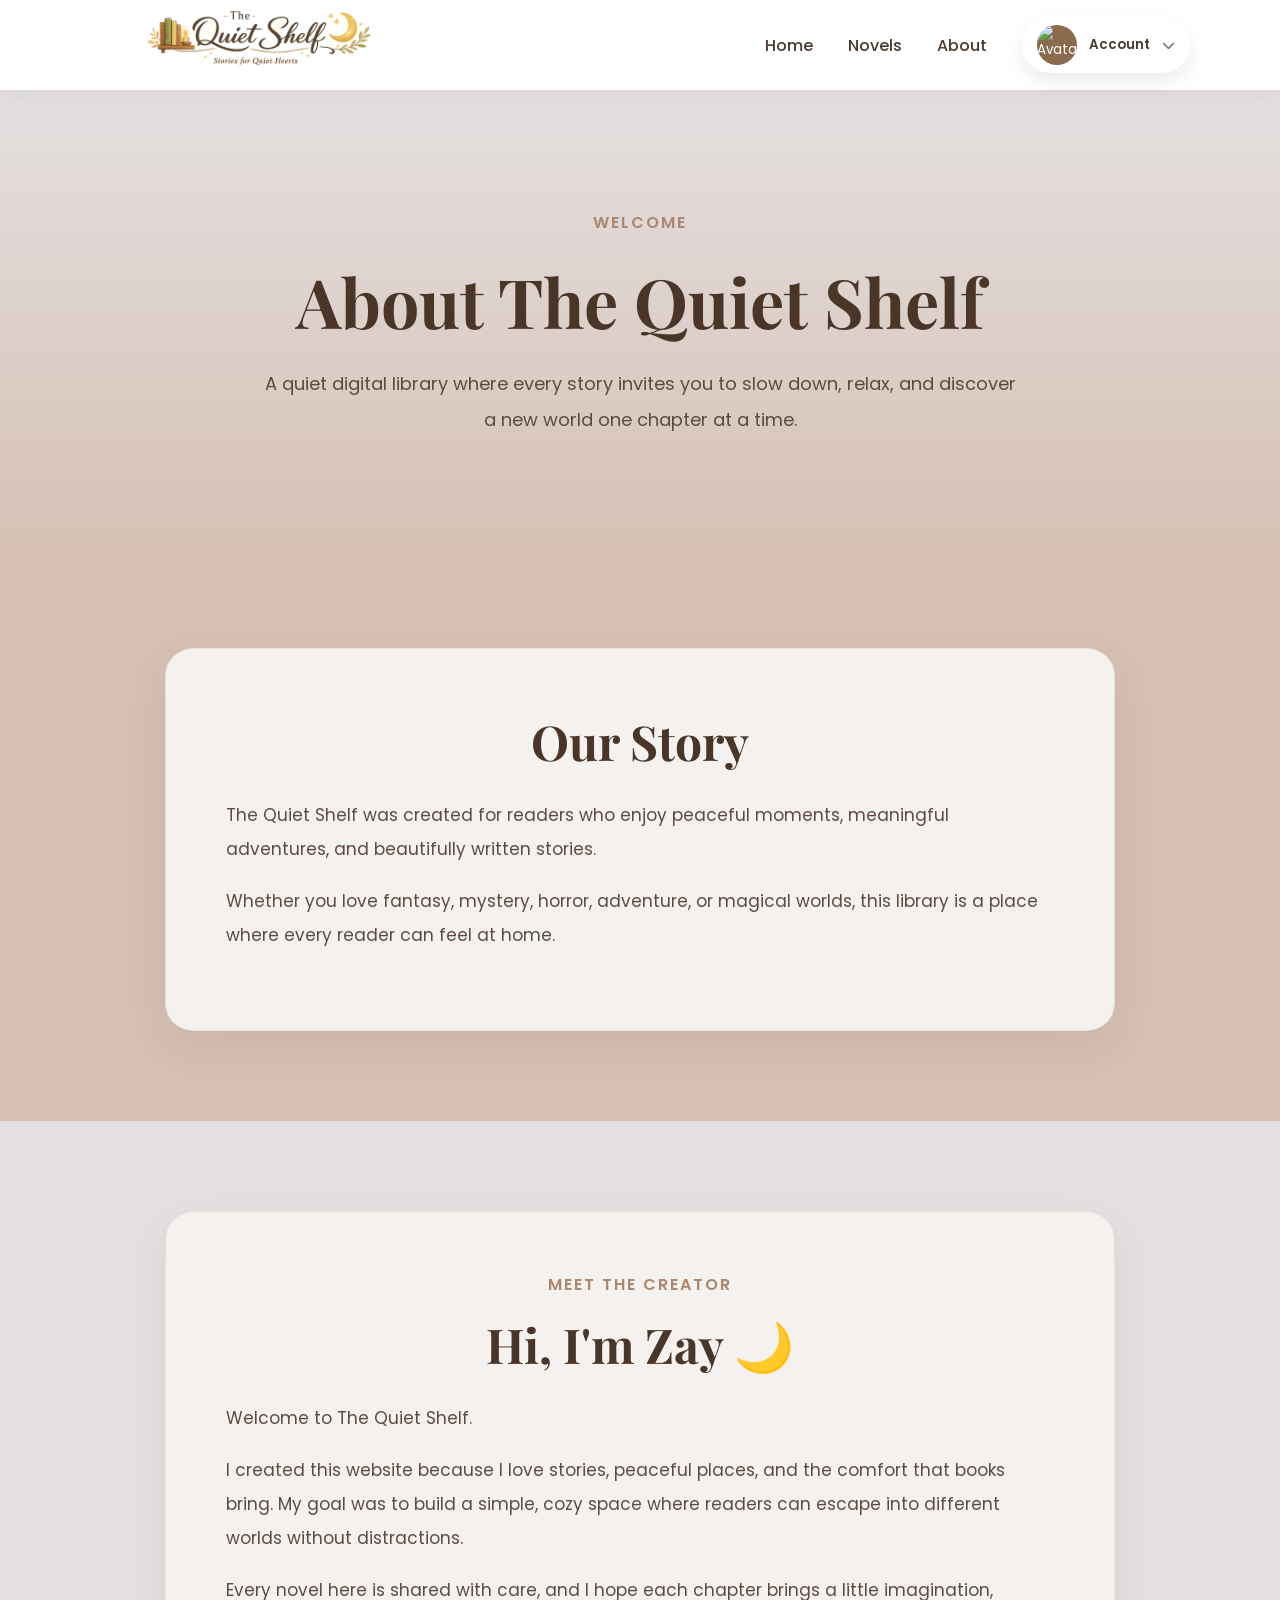
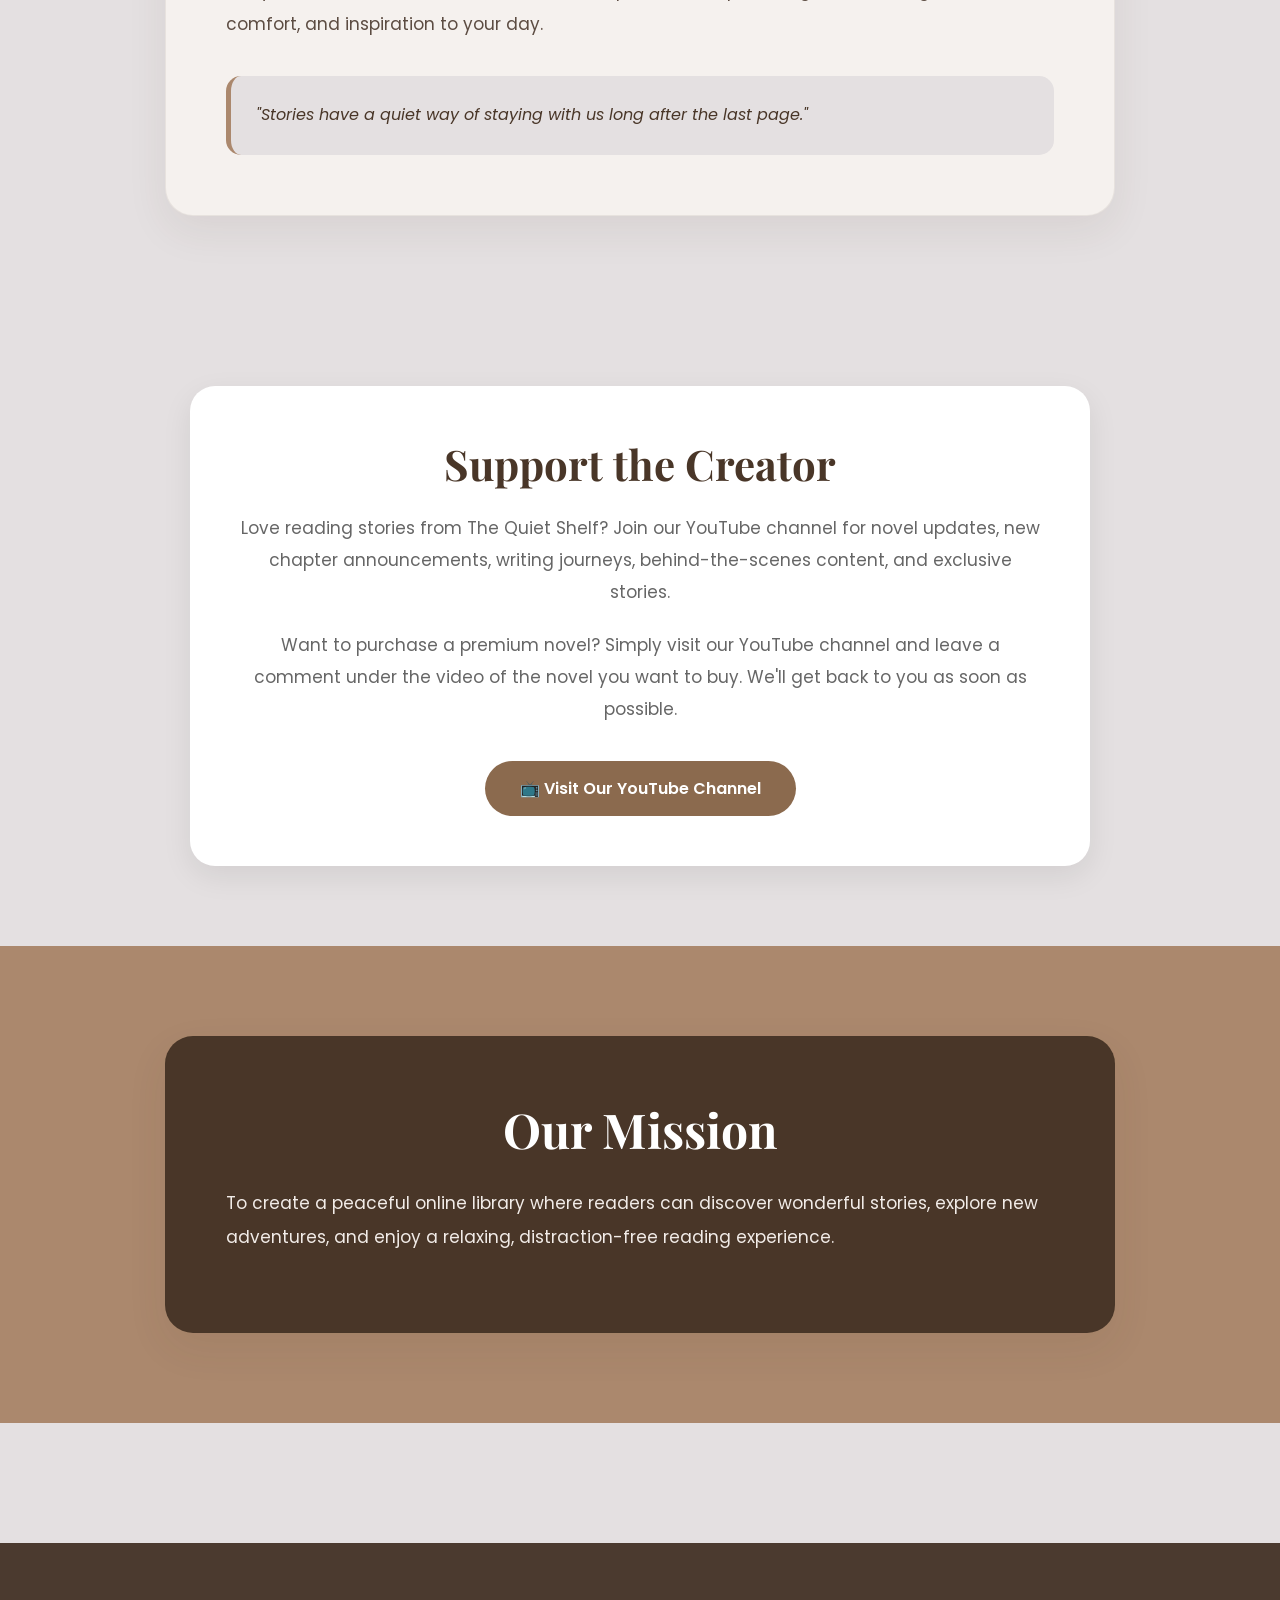
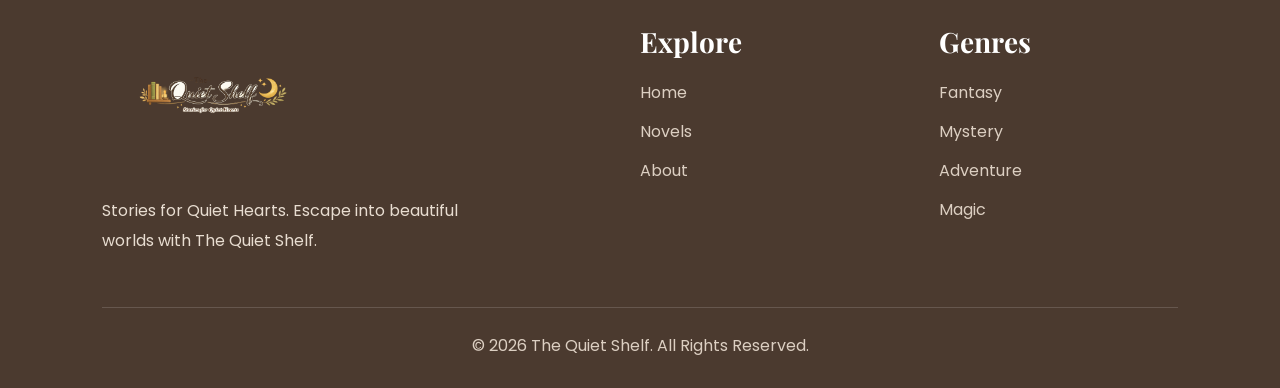
==== commit 3bf04869: "Completed The-Quiet-Shelf website with final UI improvements" ====
--- a/about.html
+++ b/about.html
@@ -26,7 +26,7 @@
     <!-- ================= NAVBAR ================= -->
 
     <header>
-
+            
      <div class="logo">
        <img src="images/logo.png" alt="The Quiet Shelf Logo">
      </div>
@@ -197,6 +197,37 @@
     </div>
 
 </section>
+<section class="creator-community">
+
+    <h2>Support the Creator </h2>
+
+    <p>
+
+        Love reading stories from The Quiet Shelf?
+
+        Join our YouTube channel for novel updates, new chapter announcements,
+        writing journeys, behind-the-scenes content, and exclusive stories.
+
+    </p>
+
+    <p>
+
+        Want to purchase a premium novel?
+
+        Simply visit our YouTube channel and leave a comment under the video of
+        the novel you want to buy. We'll get back to you as soon as possible.
+
+    </p>
+
+    <a
+        href=https://www.youtube.com/channel/UCxjIzh6I9ohjUmBS9Qv4UVw
+        target="_blank"
+        class="youtube-btn"
+    >
+        📺 Visit Our YouTube Channel
+    </a>
+
+</section>
 
 <!-- ================= MISSION ================= -->
 
@@ -217,6 +248,7 @@
     </div>
 
 </section>
+
 
 <!-- ================= FOOTER ================= -->
 
--- a/style.css
+++ b/style.css
@@ -197,10 +197,20 @@
 }
 
 .hero button{
+    margin-left:auto;
+margin-right:auto;
 
     margin-top:35px;
 
-    padding:16px 42px;
+    width:220px;
+
+    height:58px;
+
+    display:flex;
+
+    justify-content:center;
+
+    align-items:center;
 
     border:none;
 
@@ -208,11 +218,15 @@
 
     background:#8B6A4E;
 
-    color:white;
+    color:#fff;
 
     font-size:16px;
 
     font-weight:600;
+
+    line-height:1;
+
+    white-space:nowrap;
 
     cursor:pointer;
 
@@ -1095,19 +1109,17 @@
 
 .reading-container{
 
-    width:75%;
-
-    max-width:900px;
-
+    width:85%;
+    max-width:1100px;
     margin:40px auto 100px;
 
-    background:white;
-
-    padding:70px;
-
-    border-radius:30px;
-
-    box-shadow:0 20px 50px rgba(0,0,0,.08);
+    background:transparent;
+
+    padding:0;
+
+    border-radius:0;
+
+    box-shadow:none;
 
 }
 
@@ -2101,181 +2113,172 @@
 
 }
 
+.novel-header{
+
+    display:flex;
+
+    gap:40px;
+
+    align-items:center;
+
+    background:transparent;
+
+    padding:0;
+
+    border-radius:0;
+
+    box-shadow:none;
+
+    margin-bottom:50px;
+
+}
 /* =============================== */
 
-.novel-header{
+.novel-details{
+
+    flex:1;
+
+}
+
+.novel-details h1{
+
+    font-size:58px;
+
+    margin:15px 0;
+
+    color:#1F150C;
+
+}
+
+.novel-description{
+
+    color:#666;
+
+    line-height:1.8;
+
+    margin:20px 0;
+
+    max-width:700px;
+
+}
+
+/* =============================== */
+
+.novel-meta{
 
     display:flex;
 
-    gap:40px;
-
-    align-items:center;
-
-    background:#fff;
-
-    padding:35px;
-
-    border-radius:20px;
-
-    box-shadow:0 10px 30px rgba(0,0,0,.08);
-
-    margin-bottom:40px;
+    flex-wrap:wrap;
+
+    gap:15px;
+
+    margin-top:20px;
+
+}
+
+.novel-meta span{
+
+    background:#F4ECE2;
+
+    padding:10px 18px;
+
+    border-radius:30px;
+
+    font-size:15px;
 
 }
 
 /* =============================== */
 
-.novel-cover img{
-
-    width:220px;
-
-    height:320px;
-
-    object-fit:cover;
-
-    border-radius:18px;
-
-    box-shadow:0 15px 35px rgba(0,0,0,.20);
+.reading-layout{
+
+    display:grid;
+
+    grid-template-columns:300px 1fr;
+
+    gap:35px;
 
 }
 
 /* =============================== */
 
-.novel-details{
-
-    flex:1;
-
-}
-
-.novel-details h1{
-
-    font-size:58px;
-
-    margin:15px 0;
-
-    color:#1F150C;
-
-}
-
-.novel-description{
-
-    color:#666;
-
-    line-height:1.8;
-
-    margin:20px 0;
-
-    max-width:700px;
+.chapter-list{
+
+    background:transparent;
+
+    border:none;
+
+    border-radius:0;
+
+    padding:0;
+
+    height:fit-content;
+
+    position:sticky;
+
+    top:100px;
+
+    box-shadow:none;
+
+}
+
+.chapter-list h3{
+
+    margin-bottom:20px;
+
+}
+
+.chapter-list a{
+
+    display:block;
+
+    text-decoration:none;
+
+    color:#412D15;
+
+    padding:14px 0;
+
+    border-radius:0;
+
+    margin-bottom:8px;
+
+    border-bottom:1px solid #E6D8C8;
+
+    transition:.3s;
+
+}
+
+.chapter-list a.active{
+
+    background:none;
+
+    color:#8A6746;
+
+    font-weight:700;
+
+}
+
+.chapter-list a:hover{
+
+    background:none;
+
+    color:#A97C50;
+
+    padding-left:10px;
 
 }
 
 /* =============================== */
 
-.novel-meta{
-
-    display:flex;
-
-    flex-wrap:wrap;
-
-    gap:15px;
-
-    margin-top:20px;
-
-}
-
-.novel-meta span{
-
-    background:#F4ECE2;
-
-    padding:10px 18px;
-
-    border-radius:30px;
-
-    font-size:15px;
-
-}
-
-/* =============================== */
-
-.reading-layout{
-
-    display:grid;
-
-    grid-template-columns:300px 1fr;
-
-    gap:35px;
-
-}
-
-/* =============================== */
-
-.chapter-list{
-
-    background:white;
-
-    border-radius:18px;
-
-    padding:25px;
-
-    height:fit-content;
-
-    position:sticky;
-
-    top:100px;
-
-    box-shadow:0 8px 25px rgba(0,0,0,.08);
-
-}
-
-.chapter-list h3{
-
-    margin-bottom:20px;
-
-}
-
-.chapter-list a{
-
-    display:block;
-
-    text-decoration:none;
-
-    color:#412D15;
-
-    padding:15px;
-
-    border-radius:12px;
-
-    margin-bottom:10px;
-
-    transition:.3s;
-
-}
-
-.chapter-list a.active{
-
-    background:#8A6746;
-
-    color:white;
-
-}
-
-.chapter-list a:hover{
-
-    background:#EFE5D8;
-
-}
-
-/* =============================== */
-
 .story-area{
 
-    background:white;
-
-    border-radius:20px;
-
-    padding:40px;
-
-    box-shadow:0 8px 25px rgba(0,0,0,.08);
+    background:transparent;
+
+    border-radius:0;
+
+    padding:40px 0;
+
+    box-shadow:none;
 
 }
 
--- a/about.css
+++ b/about.css
@@ -265,3 +265,72 @@
 }
 
 }
+.creator-community{
+
+    max-width:900px;
+
+    margin:80px auto;
+
+    padding:50px;
+
+    background:#fff;
+
+    border-radius:25px;
+
+    text-align:center;
+
+    box-shadow:0 10px 30px rgba(0,0,0,.08);
+
+}
+
+.creator-community h2{
+
+    font-size:42px;
+
+    color:#493628;
+
+    margin-bottom:20px;
+
+    font-family:'Playfair Display',serif;
+
+}
+
+.creator-community p{
+
+    font-size:17px;
+
+    line-height:1.9;
+
+    color:#666;
+
+    margin-bottom:20px;
+
+}
+
+.youtube-btn{
+
+    display:inline-block;
+
+    margin-top:15px;
+
+    padding:15px 35px;
+
+    border-radius:40px;
+
+    background:#8B6A4E;
+
+    color:#fff;
+
+    text-decoration:none;
+
+    font-weight:600;
+
+    transition:.3s;
+
+}
+
+.youtube-btn:hover{
+
+    background:#493628;
+
+}
--- a/responsive.css
+++ b/responsive.css
@@ -1,512 +1,1087 @@
-/* =====================================
-   MOBILE RESPONSIVE
-===================================== */
+/* =====================================================
+   THE QUIET SHELF
+   Responsive CSS
+===================================================== */
+
+
+/* =====================================================
+   GLOBAL
+===================================================== */
+
+*{
+    margin:0;
+    padding:0;
+    box-sizing:border-box;
+}
+
+html,
+body{
+    width:100%;
+    overflow-x:hidden;
+    scroll-behavior:smooth;
+}
+
+img{
+    max-width:100%;
+    display:block;
+}
+
+button,
+input,
+textarea{
+    font-family:"Poppins",sans-serif;
+}
+
+section{
+    width:100%;
+}
+
+
+/* =====================================================
+   TABLET
+===================================================== */
+
+@media screen and (max-width:1024px){
+
+.hero,
+.feature-wrapper,
+.story-quote,
+.reading-quote{
+
+    gap:40px;
+
+}
+
+.hero-text h1{
+
+    font-size:56px;
+
+}
+
+}
+
+
+/* =====================================================
+   MOBILE
+===================================================== */
 
 @media screen and (max-width:768px){
 
-/* ================= Header ================= */
+/* ===========================
+   HEADER
+=========================== */
 
 header{
-    flex-direction:column;
-    justify-content:center;
-    gap:18px;
-    padding:18px;
+
+    width:100%;
+    padding:16px 20px;
+
+    display:flex;
+    justify-content:space-between;
+    align-items:center;
+
+    gap:15px;
+
+}
+
+.logo{
+
+    flex:1;
+
+    display:flex;
+    justify-content:center;
+    align-items:center;
+
+}
+
+.logo img{
+
+    width:145px;
     height:auto;
-}
-
-.logo img{
-    width:170px;
+
 }
 
 nav{
-    width:100%;
+
+    flex:2;
+
     display:flex;
     justify-content:center;
     align-items:center;
     flex-wrap:wrap;
-    gap:18px;
+
+    gap:15px;
+
 }
 
 nav a{
+
     font-size:15px;
+    text-decoration:none;
+
 }
 
 .account-menu{
+
     margin-left:0;
-}
-
-/* Account Dropdown */
+
+}
+
+.account-btn{
+
+    padding:8px 12px;
+    border-radius:14px;
+
+}
+
+.account-btn span{
+
+    display:none;
+
+}
+
+.account-avatar img{
+
+    width:34px;
+    height:34px;
+
+}
 
 .account-dropdown{
+
     width:260px;
-    right:50%;
-    transform:translateX(50%);
-    max-height:70vh;
-    overflow-y:auto;
-    -webkit-overflow-scrolling:touch;
-}
-
-/* ================= Hero ================= */
+
+    right:0;
+    left:auto;
+
+    transform:none;
+
+}
+
+/* ===========================
+   HERO
+=========================== */
 
 .hero{
-    display:flex;
+
+    display:flex;
+    flex-direction:column-reverse;
+
+    align-items:center;
+    justify-content:center;
+
+    text-align:center;
+
+    gap:40px;
+
+    padding:45px 22px;
+
+}
+
+.hero-text{
+
+    width:100%;
+    max-width:520px;
+
+}
+
+.hero-text h1{
+
+    font-size:46px;
+    line-height:1.15;
+
+    margin-bottom:18px;
+
+}
+
+.hero-text p{
+
+    font-size:16px;
+    line-height:1.9;
+
+    max-width:420px;
+
+    margin:auto auto 28px;
+
+}
+
+.hero-text button{
+
+    width:220px;
+    height:52px;
+
+}
+
+.hero-image{
+
+    width:100%;
+
+    display:flex;
+    justify-content:center;
+
+}
+
+.hero-image img{
+
+    width:100%;
+    max-width:360px;
+
+    border-radius:24px;
+
+}
+
+}
+
+
+/* =====================================================
+   SMALL MOBILE
+===================================================== */
+
+@media screen and (max-width:480px){
+
+header{
+
+    padding:14px;
+
+}
+
+.logo img{
+
+    width:120px;
+
+}
+
+nav{
+
+    gap:10px;
+
+}
+
+nav a{
+
+    font-size:13px;
+
+}
+
+.account-avatar img{
+
+    width:30px;
+    height:30px;
+
+}
+
+.account-btn{
+
+    padding:6px 8px;
+
+}
+
+.hero{
+
+    padding:35px 18px;
+
+}
+
+.hero-text h1{
+
+    font-size:36px;
+
+}
+
+.hero-text p{
+
+    font-size:15px;
+
+}
+
+.hero-text button{
+
+    width:190px;
+    height:48px;
+
+}
+
+.hero-image img{
+
+    max-width:300px;
+
+}
+/* ===========================
+   FEATURES
+=========================== */
+
+.features{
+
+    padding:70px 22px;
+
+}
+
+.section-title{
+
+    text-align:center;
+
+    margin-bottom:40px;
+
+}
+
+.section-title h2{
+
+    font-size:34px;
+
+    line-height:1.3;
+
+}
+
+.section-title p{
+
+    font-size:16px;
+
+    margin-top:10px;
+
+}
+
+.feature-wrapper{
+
+    display:flex;
+
     flex-direction:column;
+
+    gap:35px;
+
+}
+
+.feature-image{
+
+    order:1;
+
+    display:flex;
+
+    justify-content:center;
+
+}
+
+.feature-image img{
+
+    width:100%;
+
+    max-width:360px;
+
+    border-radius:24px;
+
+}
+
+.feature-grid{
+
+    order:2;
+
+    display:grid;
+
+    grid-template-columns:1fr;
+
+    gap:20px;
+
+}
+
+.feature-card{
+
+    width:100%;
+
+    padding:26px;
+
+    border-radius:22px;
+
+}
+
+.feature-icon{
+
+    font-size:42px;
+
+    margin-bottom:15px;
+
+}
+
+.feature-card h3{
+
+    font-size:28px;
+
+    margin-bottom:10px;
+
+}
+
+.feature-card p{
+
+    font-size:16px;
+
+    line-height:1.8;
+
+}
+/* ===========================
+   STORY QUOTE
+=========================== */
+
+.story-quote{
+
+    display:flex;
+    flex-direction:column;
+
     align-items:center;
     text-align:center;
-    padding:45px 20px;
-    gap:30px;
-}
-
-.hero-image{
+
+    gap:40px;
+
+    padding:70px 22px;
+
+}
+
+.quote-image{
+
     order:1;
-}
-
-.hero-image img{
-    width:100%;
-    max-width:320px;
+
+    display:flex;
+    justify-content:center;
+
+}
+
+.quote-image img{
+
+    width:100%;
+    max-width:360px;
+
     border-radius:24px;
-}
-
-.hero-text{
+
+}
+
+.quote-text{
+
     order:2;
-    max-width:100%;
-}
-
-.hero-text h1{
-    font-size:48px;
-    line-height:1.1;
-}
-
-.hero-text p{
+
+    width:100%;
+    max-width:520px;
+
+}
+
+.quote-text h2{
+
+    font-size:34px;
+    line-height:1.35;
+
+    margin-bottom:18px;
+
+}
+
+.quote-text p{
+
+    font-size:16px;
+    line-height:1.9;
+
+    margin-bottom:25px;
+
+}
+
+.quote-text button{
+
+    width:220px;
+    height:52px;
+
+}
+
+
+/* ===========================
+   READING QUOTE
+=========================== */
+
+.reading-quote{
+
+    display:flex;
+    flex-direction:column;
+
+    align-items:center;
+    text-align:center;
+
+    gap:40px;
+
+    padding:70px 22px;
+
+}
+
+.quote-content{
+
+    order:2;
+
+    width:100%;
+    max-width:520px;
+
+}
+
+.quote-content h2{
+
+    font-size:34px;
+    line-height:1.35;
+
+    margin:18px 0;
+
+}
+
+.quote-content p{
+
+    font-size:16px;
+    line-height:1.9;
+
+    margin-bottom:25px;
+
+}
+
+.quote-btn{
+
+    display:inline-flex;
+
+    justify-content:center;
+    align-items:center;
+
+    width:220px;
+    height:52px;
+
+    border-radius:30px;
+
+}
+
+.reading-quote .quote-image{
+
+    order:1;
+
+    display:flex;
+    justify-content:center;
+
+}
+
+.reading-quote .quote-image img{
+
+    width:100%;
+    max-width:360px;
+
+    border-radius:24px;
+
+}
+/* ===========================
+   NOVELS PAGE
+=========================== */
+
+.novels-hero{
+
+    padding:60px 22px;
+
+    text-align:center;
+
+}
+
+.novels-hero h1{
+
+    font-size:42px;
+    line-height:1.2;
+
+}
+
+.novels-hero p{
+
     font-size:16px;
     line-height:1.8;
-}
-
-.hero-text button{
-    width:220px;
-}
-
-/* ================= Features ================= */
-
-.feature-wrapper{
-    display:flex;
+
+    margin-top:12px;
+
+}
+
+/* Search */
+
+.search-section{
+
+    padding:0 20px 30px;
+
+}
+
+.search-box{
+
+    width:100%;
+
+}
+
+/* Genre Buttons */
+
+.genres{
+
+    display:flex;
+    flex-wrap:wrap;
+
+    justify-content:center;
+
+    gap:10px;
+
+    padding:0 18px 35px;
+
+}
+
+.genre-btn{
+
+    padding:10px 18px;
+
+    font-size:14px;
+
+    border-radius:20px;
+
+}
+
+/* Stories Heading */
+
+.stories-header{
+
+    padding:0 22px 25px;
+
+}
+
+.stories-header h2{
+
+    font-size:30px;
+
+}
+
+/* Novel Cards */
+
+.all-novels{
+
+    width:100%;
+
+    padding:0 20px 50px;
+
+    display:grid;
+
+    grid-template-columns:1fr;
+
+    gap:28px;
+
+}
+
+.novel-card{
+
+    width:100%;
+
+    border-radius:22px;
+
+    overflow:hidden;
+
+}
+
+.novel-card img{
+
+    width:100%;
+
+    height:280px;
+
+    object-fit:cover;
+
+}
+
+.novel-info{
+
+    padding:20px;
+
+}
+
+.novel-info h3{
+
+    font-size:24px;
+
+}
+
+.description{
+
+    display:block;
+
+    font-size:15px;
+
+    line-height:1.8;
+
+    margin:12px 0;
+
+}
+
+.read-btn{
+
+    width:90%;
+
+    height:50px;
+
+}
+
+
+/* ===========================
+   FOOTER
+=========================== */
+
+footer{
+
+    margin-top:40px;
+
+}
+
+.footer-top{
+
+    display:grid;
+
+    grid-template-columns:1fr;
+
+    gap:35px;
+
+    text-align:center;
+
+    padding:50px 22px;
+
+}
+
+.footer-brand{
+
+    display:flex;
+
     flex-direction:column;
+
+    align-items:center;
+
+}
+
+.footer-brand img{
+
+    width:140px;
+
+    margin-bottom:15px;
+
+}
+
+.footer-brand p{
+
+    max-width:320px;
+
+    line-height:1.8;
+
+}
+
+.footer-links h3{
+
+    margin-bottom:15px;
+
+}
+
+.footer-links a{
+
+    display:block;
+
+    margin-bottom:10px;
+
+}
+/* ===========================
+   READ PAGE
+=========================== */
+
+.reading-container{
+
+    width:100%;
+    padding:0 20px 50px;
+
+    margin:20px auto;
+
+    background:transparent;
+    box-shadow:none;
+    border-radius:0;
+
+}
+
+.top-reading-layout{
+
+    display:flex;
+    flex-direction:column;
+
     gap:35px;
-}
-
-.feature-image{
-    order:1;
-    text-align:center;
-}
-
-.feature-image img{
-    width:100%;
-    max-width:320px;
-    border-radius:24px;
-}
-
-.feature-grid{
-    order:2;
-    display:grid;
-    grid-template-columns:1fr;
-    gap:18px;
-}
-
-.feature-card{
-    width:100%;
-    padding:22px;
-}
-
-.feature-card h3{
-    font-size:28px;
-}
-
-.feature-card p{
-    font-size:15px;
-}
-
-/* ================= Quote ================= */
-
-.story-quote{
+
+}
+
+/* Novel Header */
+
+.novel-header{
+
     display:flex;
     flex-direction:column;
-    text-align:center;
-    gap:30px;
-}
-
-.quote-image{
-    order:1;
-}
-
-.quote-image img{
-    width:100%;
-    max-width:320px;
-    border-radius:24px;
-}
-
-.quote-text{
-    order:2;
-}
-
-.quote-text h2{
-    font-size:34px;
-}
-
-.quote-text p{
-    font-size:16px;
-}
-
-/* ================= Reading Corner ================= */
-
-.reading-corner{
-    display:flex;
-    flex-direction:column;
+
     align-items:center;
     text-align:center;
+
+    gap:25px;
+
+    background:transparent;
+    box-shadow:none;
+
+    padding:0;
+
+}
+
+.novel-cover{
+
+    width:220px;
+
+}
+
+.novel-cover img{
+
+    width:100%;
+
+    border-radius:22px;
+
+}
+
+.novel-details h1{
+
+    font-size:34px;
+
+    line-height:1.25;
+
+}
+
+.novel-description{
+
+    font-size:16px;
+
+    line-height:1.9;
+
+}
+
+.novel-meta{
+
+    display:flex;
+
+    justify-content:center;
+
+    flex-wrap:wrap;
+
+    gap:12px;
+
+}
+
+/* Chapter List */
+
+.chapter-list{
+
+    position:static;
+
+    width:100%;
+
+    background:transparent;
+
+    box-shadow:none;
+
+    padding:0;
+
+}
+
+.chapter-list h3{
+
+    font-size:24px;
+
+    margin-bottom:18px;
+
+}
+
+.chapter-list a{
+
+    padding:14px 18px;
+
+    margin-bottom:10px;
+
+}
+
+/* Reading Tools */
+
+.reading-tools{
+
+    display:flex;
+
+    flex-wrap:wrap;
+
+    justify-content:center;
+
+    gap:10px;
+
+    margin:30px 0;
+
+}
+
+.reading-tools button{
+
+    padding:12px 18px;
+
+    border-radius:14px;
+
+}
+
+/* Story */
+
+.story-area{
+
+    background:transparent;
+
+    box-shadow:none;
+
+    padding:0;
+
+}
+
+.story-area h2{
+
+    font-size:32px;
+
+    line-height:1.3;
+
+}
+
+.story-text{
+
+    font-size:17px;
+
+    line-height:2;
+
+}
+
+/* Previous / Next */
+
+.chapter-buttons{
+
+    display:flex;
+
+    justify-content:space-between;
+
+    align-items:center;
+
+    gap:18px;
+
+    margin-top:40px;
+
+}
+
+.chapter-buttons button{
+
+    width:140px;
+
+    height:50px;
+
+    display:flex;
+
+    justify-content:center;
+
+    align-items:center;
+
+    font-size:15px;
+
+    font-weight:500;
+
+    border-radius:14px;
+
+    padding:0;
+
+    line-height:1;
+
+}
+
+/* Rating */
+
+.rating-section{
+
+    width:100%;
+
+    padding:50px 20px;
+
+    text-align:center;
+
+}
+
+/* Comments */
+
+.comments-section{
+
+    width:100%;
+
+    padding:0 20px 60px;
+
+}
+
+.comment-box textarea{
+
+    min-height:140px;
+
+}
+
+.comment-box button{
+
+    width:100%;
+
+    margin-top:15px;
+
+}
+
+/* ===========================
+   PROFILE
+=========================== */
+
+.profile-container{
+
+    display:flex;
+
+    flex-direction:column;
+
     gap:30px;
-}
-
-.reading-image{
-    order:1;
-}
-
-.reading-image img{
-    width:100%;
-    max-width:320px;
-    border-radius:24px;
-}
-
-.reading-text{
-    order:2;
-}
-
-.reading-text h2{
-    font-size:34px;
-}
-
-.reading-text p{
-    font-size:16px;
-}
-
-/* ================= Novels ================= */
-
-.all-novels{
-    width:94%;
-    margin:35px auto;
+
+    padding:25px 20px;
+
+}
+
+.left-side{
+
+    width:100%;
+
+}
+
+.profile-form{
+
+    width:100%;
+
+}
+
+/* ===========================
+   LIBRARY & BOOKMARKS
+=========================== */
+
+#libraryContainer,
+#bookmarkContainer{
+
     display:grid;
-    grid-template-columns:repeat(2,1fr);
-    gap:14px;
-}
-
-.novel-card{
-    width:100%;
-    border-radius:16px;
-}
-
-.novel-card img{
-    width:100%;
-    height:180px;
-    object-fit:cover;
-}
-
-.novel-info{
-    padding:12px;
-}
-
-.genre{
-    padding:5px 10px;
-    font-size:11px;
-}
-
-.novel-info h3{
-    font-size:17px;
-    line-height:1.35;
-    margin:8px 0;
-}
-
-.novel-meta{
-    font-size:11px;
-    gap:8px;
-    margin:10px 0;
-}
-
-.description{
-    display:none;
-}
-
-.read-btn{
-    padding:10px;
-    font-size:13px;
-}
-
-/* ================= Footer ================= */
-
-.footer-top{
+
     grid-template-columns:1fr;
-    text-align:center;
-    gap:35px;
-}
-
-.footer-brand img{
-    margin:auto;
-}
-
-.footer-brand p{
-    margin:auto;
-}
-
-}
-/* ==========================
-   MOBILE - AVATAR GRID
-========================== */
-
-@media (max-width:768px){
-
-.avatar-grid{
-
-    display:grid;
-
-    grid-template-columns:repeat(3,1fr);
-
-    gap:15px;
-
-    justify-items:center;
-
-}
-
-.avatar-grid img{
-
-    width:75px;
-
-    height:75px;
-
-    border-radius:50%;
-
-    object-fit:cover;
-
-}
-
-.avatar-popup,
-.avatar-container,
-.choose-avatar{
-
-    width:95%;
-
-    max-width:360px;
-
-    margin:20px auto;
-
-    overflow:hidden;
-
-    box-sizing:border-box;
-
-}
-
-}
-/* =====================================
-   READ PAGE MOBILE FIX
-===================================== */
-
-@media (max-width:768px){
-
-.read-container,
-.reader-container,
-.chapter-reader,
-.read-page{
-    width:92%;
-    max-width:360px;
-    margin:20px auto;
-    padding:20px;
-}
-
-
-/* Chapter Title */
-
-.chapter-title,
-.read-container h1,
-.chapter-reader h1{
-
-    font-size:34px;
-    line-height:1.2;
-    margin-bottom:20px;
-
-}
-
-
-/* Chapter text */
-
-.chapter-content,
-.reader-content,
-.read-container p{
-
-    font-size:16px;
-    line-height:1.8;
-}
-
-
-/* Empty chapter message */
-
-.no-chapter,
-.chapter-empty{
-
-    font-size:16px;
-    line-height:1.6;
-
-}
-
-
-/* Previous Next Buttons */
-
-.chapter-buttons{
-
-    display:flex;
-    gap:8px;
-    margin-top:25px;
-
-}
-
-
-.chapter-buttons button{
-
-    flex:1;
-    height:55px;
-    font-size:15px;
-    border-radius:14px;
-
-}
-
-}/* =====================================
-   NOVEL READER MOBILE STYLE
-===================================== */
-
-@media(max-width:768px){
-
-/* Reader Box */
-
-.chapter-reader,
-.read-container,
-.reader-box{
-
-    width:92%;
-    max-width:390px;
-    padding:22px;
-    margin:20px auto;
-    border-radius:20px;
-
-}
-
-
-/* Chapter Heading */
-
-.chapter-reader h1,
-.read-container h1{
-
-    font-size:32px;
-    line-height:1.2;
-    margin-bottom:25px;
-
-}
-
-
-/* Novel Reading Text */
-
-.chapter-content,
-.reader-content,
-.read-text{
-
-    font-size:15px;
-    line-height:2;
-    letter-spacing:0.2px;
-    text-align:left;
-
-}
-
-
-/* Empty Chapter Message */
-
-.no-chapter,
-.chapter-empty{
-
-    font-size:15px;
-    line-height:1.8;
-
-}
-
-
-/* Buttons Row */
-
-.chapter-buttons{
-
-    display:flex;
-    justify-content:space-between;
-    align-items:center;
-    gap:15px;
-    margin-top:30px;
-
-}
-
-
-/* Buttons */
-
-.chapter-buttons button{
-
-    width:120px;
-    height:45px;
-    font-size:14px;
-    border-radius:12px;
-    padding:0;
-
-}
-
-
-}
-/* =================================
-   BOOKMARK + LIBRARY NOVEL IMAGE FIX
-================================= */
-
-.novel-card img,
+
+    gap:25px;
+
+}
+
+.library-card,
+.bookmark-card{
+
+    width:100%;
+
+}
+
 .library-card img,
 .bookmark-card img{
 
     width:100%;
-    height:220px;
+
+    height:260px;
+
     object-fit:cover;
-    object-position:center;
-    border-radius:16px 16px 0 0;
-
-}
-
-
-/* Card size */
-
-.novel-card,
-.library-card,
-.bookmark-card{
-
-    overflow:hidden;
-    border-radius:18px;
-
-}
-
-
-/* Mobile */
-
-@media(max-width:768px){
-
-.novel-card img,
-.library-card img,
-.bookmark-card img{
-
-    height:170px;
-
-}
-
-
-.novel-card,
-.library-card,
-.bookmark-card{
-
-    border-radius:15px;
+
+    border-radius:20px;
 
 }
 
